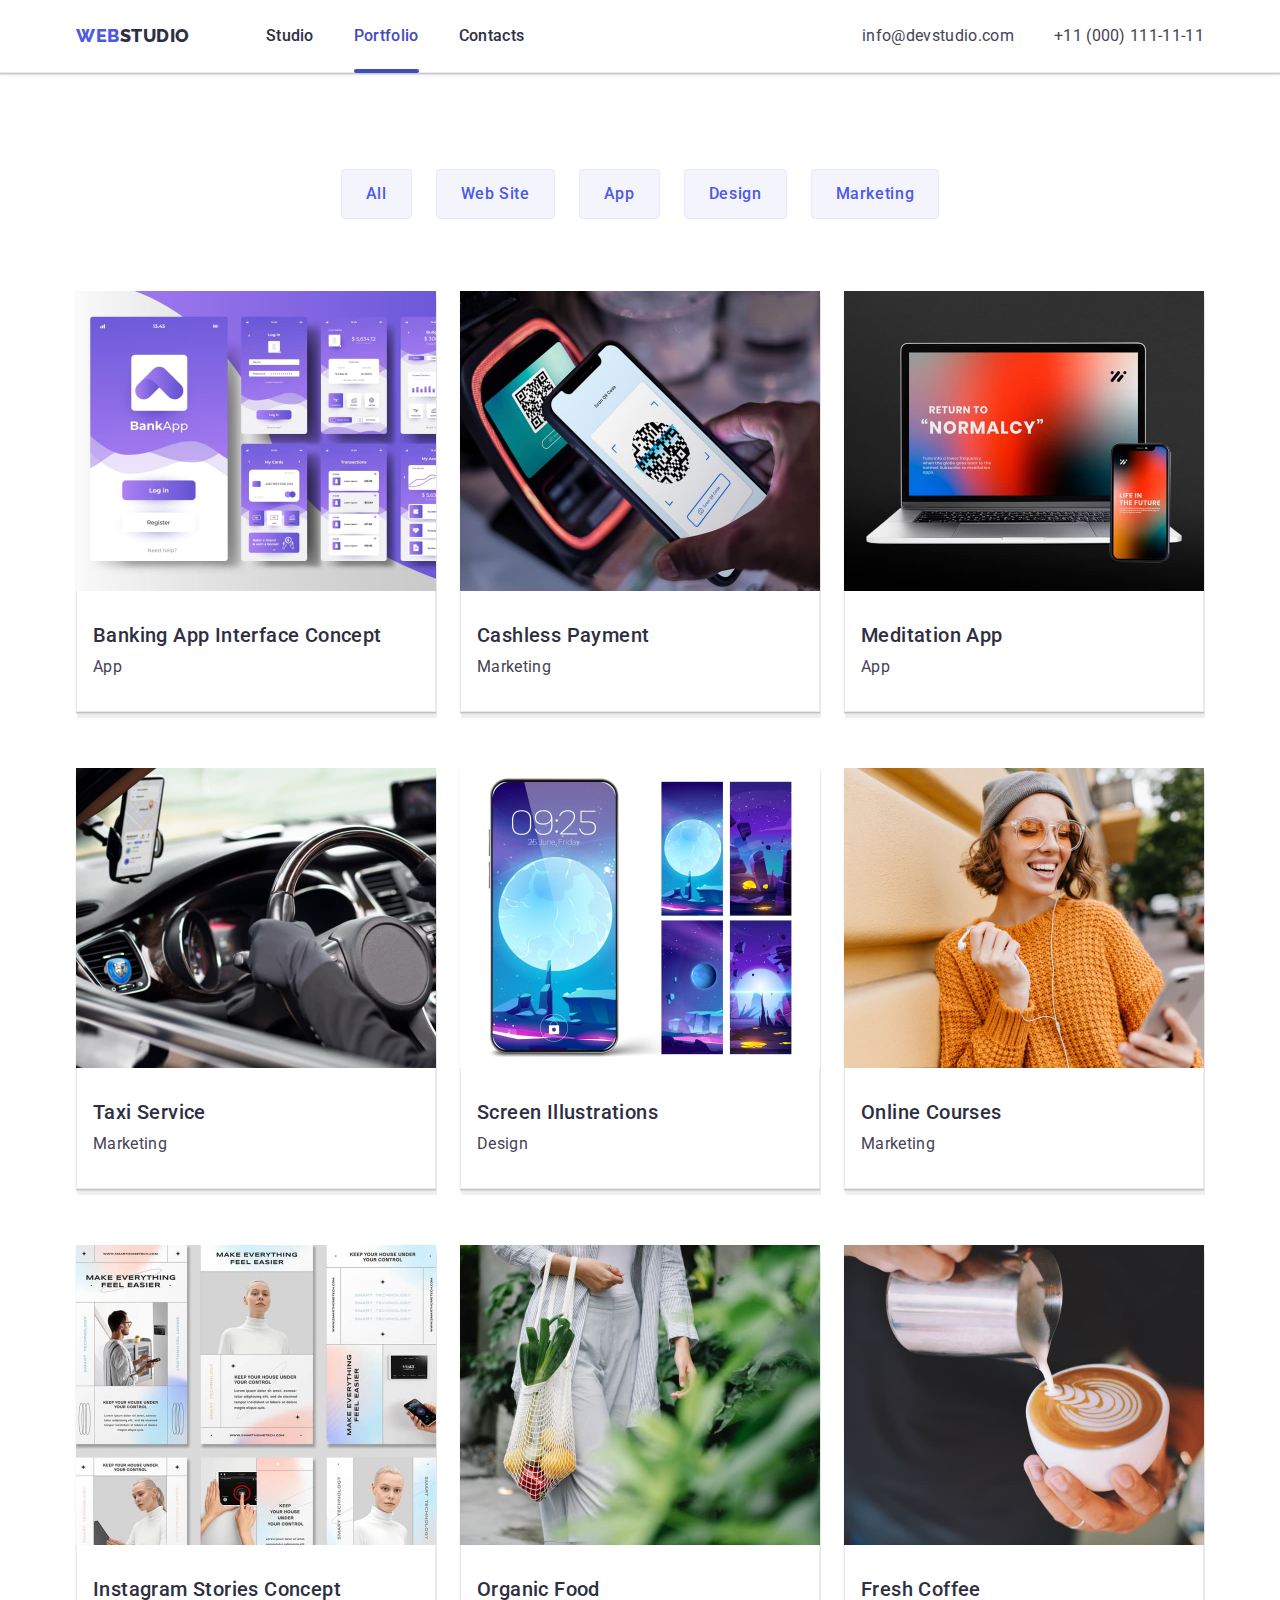
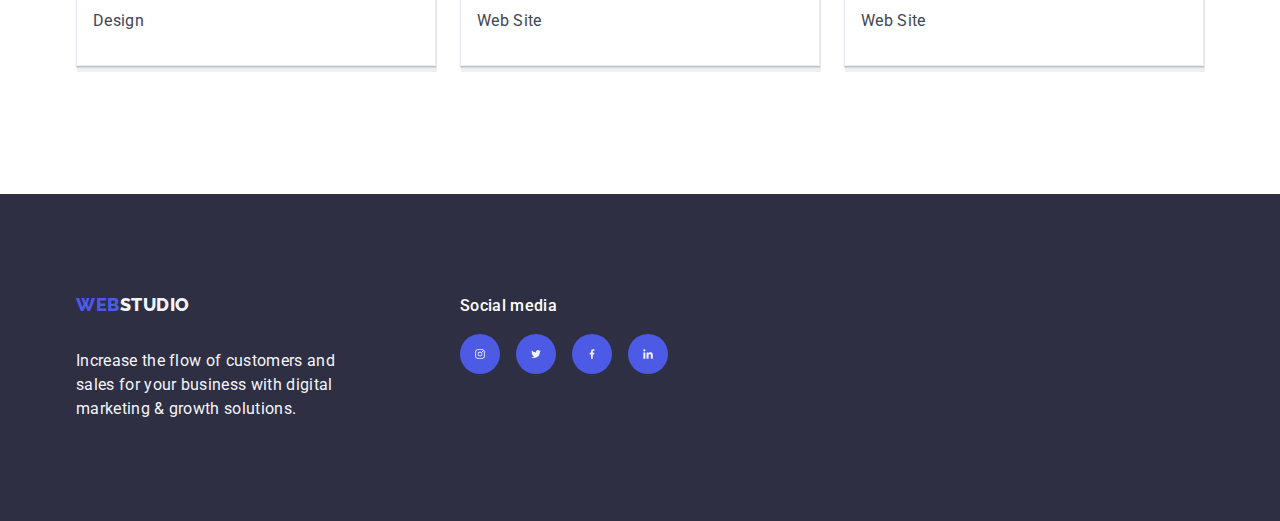
==== portfolio.html @ 4f5d6a44 "Initial commit" ====
<!DOCTYPE html>
<html lang="en">
<head>
    <meta charset="utf-8" />
    <meta name="viewport" content="width=device-width, initial-scale=1.0" />
    <title>Portfolio</title>
    <!--Fonts-->
    <link rel="preconnect" href="https://fonts.googleapis.com">
    <link rel="preconnect" href="https://fonts.gstatic.com" crossorigin>
    <link
    href="https://fonts.googleapis.com/css2?family=Raleway:ital,wght@0,100;0,200;0,300;0,400;0,500;0,600;0,700;0,800;0,900;1,100;1,200;1,300;1,400;1,500;1,600;1,700;1,800;1,900&family=Roboto:ital,wght@0,100;0,300;0,400;0,500;0,700;0,900;1,100;1,300;1,400;1,500;1,700;1,900&display=swap"
    rel="stylesheet">
    <!--Normalize-->
    <link rel="stylesheet" href="https://cdn.jsdelivr.net/npm/modern-normalize@2.0.0/modern-normalize.min.css">
    <!--Custom-->
    <link rel="stylesheet" href="./css/styles.css">
</head>
<body>
    <header class="header">
    <div class="container header-container header-portfolio">
    <nav class="header-navigation">
        <a class="header-logo link" rel="stylesheet"
        href="./index.html">Web<span class="logo-name">Studio</span></a>
        <ul class="list header-list">
            <li class="header-menu-item"><a class="header-menu-link link" href="./index.html">Studio</a></li>
            <li class="header-menu-item"><a class="header-menu-link link current" href="./portfolio.html">Portfolio</a></li>
            <li class="header-menu-item"><a class="header-menu-link link" href="">Contacts</a></li>
        </ul>
    </nav>
    <address class="header-address">
        <ul class="list header-list">
            <li class="header-soc-item"><a class="header-soc-link link" href="mailto:info@devstudio.com">info@devstudio.com</a></li>
            <li class="header-soc-item"><a class="header-soc-link link" href="tel:+110001111111">+11 (000) 111-11-11</a></li>
        </ul>
    </address>
    </div>
    </header>
    <main>
        <section class="portfolio">
        <div class="container">
        <h1 class="visually-hidden">Portfolio</h1>
            <ul class="port-list list">
                <li><button type="button" class="portfolio-btn">All</button></li>
                <li><button type="button" class="portfolio-btn">Web Site</button></li>
                <li><button type="button" class="portfolio-btn">App</button></li>
                <li><button type="button" class="portfolio-btn">Design</button></li>
                <li><button type="button" class="portfolio-btn">Marketing</button></li>
            </ul>
            <ul class="port-list-img list">
                <li  class="port-list-item">
                    <a class="port-link link" href="">
                    <div class="port-image">
                    <img class="port-sec-img" src="./images/portfolio1.jpg" 
                    alt="BankApp" 
                    width="360" 
                    height="300" 
                    />
                    <p class="port-list-text">
                        14 Stylish and User-Friendly App Design Concepts · Task 
                        Manager App · Calorie Tracker App · Exotic Fruit Ecommerce 
                        App · Cloud Storage App
                    </p>
                    </div>     
                    <div class="port-item">
                    <h2 class="port-h">Banking App Interface Concept</h2>
                    <p class="port-h-text">App</p>
                    </div>
                    </a>
                </li>
                
                <li class="port-list-item">
                    <a class="port-link link" href="">
                    <div class="port-image">
                    <img src="./images/portfolio2.jpg" 
                    alt="Cashless Payment" 
                    width="360" 
                    height="300" 
                    />
                    <p class="port-list-text">
                        14 Stylish and User-Friendly App Design Concepts · Task 
                        Manager App · Calorie Tracker App · Exotic Fruit Ecommerce 
                        App · Cloud Storage App
                    </p>
                    </div> 
                    <div class="port-item">
                    <h2 class="port-h">Cashless Payment</h2>
                    <p class="port-h-text">Marketing</p>
                    </div>
                    </a>
                </li>
            
                <li class="port-list-item">
                    <a class="port-link link" href="">
                    <div class="port-image">
                    <img src="./images/portfolio3.jpg" 
                    alt="Meditation App" 
                    width="360" 
                    height="300" 
                    />
                    <p class="port-list-text">
                        14 Stylish and User-Friendly App Design Concepts · Task 
                        Manager App · Calorie Tracker App · Exotic Fruit Ecommerce 
                        App · Cloud Storage App
                    </p>
                    </div> 
                    <div class="port-item">
                    <h2 class="port-h">Meditation App</h2>
                    <p class="port-h-text">App</p>
                    </div>
                    </a>
                </li>

                <li class="port-list-item">
                    <a class="port-link link" href="">
                    <div class="port-image">
                    <img src="./images/portfolio4.jpg" 
                    alt="Taxi Service" 
                    width="360" 
                    height="300" 
                    />
                    <p class="port-list-text">
                        14 Stylish and User-Friendly App Design Concepts · Task 
                        Manager App · Calorie Tracker App · Exotic Fruit Ecommerce 
                        App · Cloud Storage App
                    </p>
                    </div> 
                    <div class="port-item">
                    <h2 class="port-h">Taxi Service</h2>
                    <p class="port-h-text">Marketing</p>
                    </div>
                    </a>
                </li>

                <li class="port-list-item">
                    <a class="port-link link" href="">
                    <div class="port-image">
                    <img src="./images/portfolio5.jpg" 
                    alt="Screen Illustrations" 
                    width="360" 
                    height="300" 
                    />
                    <p class="port-list-text">
                        14 Stylish and User-Friendly App Design Concepts · Task 
                        Manager App · Calorie Tracker App · Exotic Fruit Ecommerce 
                        App · Cloud Storage App
                    </p>
                    </div> 
                    <div class="port-item">
                    <h2 class="port-h">Screen Illustrations</h2>
                    <p class="port-h-text">Design</p>
                    </div>
                    </a>
                </li>

                <li class="port-list-item">
                    <a class="port-link link" href="">
                    <div class="port-image">
                    <img src="./images/portfolio6.jpg" 
                    alt="Girl" 
                    width="360" 
                    height="300" 
                    />
                    <p class="port-list-text">
                        14 Stylish and User-Friendly App Design Concepts · Task 
                        Manager App · Calorie Tracker App · Exotic Fruit Ecommerce 
                        App · Cloud Storage App
                    </p> 
                    </div>
                    <div class="port-item">
                    <h2 class="port-h">Online Courses</h2>
                    <p class="port-h-text">Marketing</p>
                    </div>
                    </a>
                </li>

          <li class="port-list-item">
                    <a class="port-link link" href="">
                    <div class="port-image">
                    <img src="./images/portfolio7.jpg" 
                    alt="Instagram Stories Concept" 
                    width="360" 
                    height="300" 
                    />
                    <p class="port-list-text">
                        14 Stylish and User-Friendly App Design Concepts · Task 
                        Manager App · Calorie Tracker App · Exotic Fruit Ecommerce 
                        App · Cloud Storage App
                    </p>
                    </div> 
                    <div class="port-item">
                    <h2 class="port-h">Instagram Stories Concept</h2>
                    <p class="port-h-text">Design</p>
                    </div>
                    </a>
                </li>

                <li class="port-list-item">
                    <a class="port-link link" href="">
                    <div class="port-image">
                    <img src="./images/portfolio8.jpg" 
                    alt="Organic Food" 
                    width="360" 
                    height="300" 
                    />
                    <p class="port-list-text">
                        14 Stylish and User-Friendly App Design Concepts · Task 
                        Manager App · Calorie Tracker App · Exotic Fruit Ecommerce 
                        App · Cloud Storage App
                    </p>
                    </div> 
                    <div class="port-item">
                    <h2 class="port-h">Organic Food</h2>
                    <p class="port-h-text">Web Site</p>
                    </div>
                    </a>
                </li>

                <li class="port-list-item">
                    <a class="port-link link" href="">
                    <div class="port-image">
                    <img src="./images/portfolio9.jpg" 
                    alt="Fresh Coffee" 
                    width="360" 
                    height="300" 
                    />
                    <p class="port-list-text">
                        14 Stylish and User-Friendly App Design Concepts · Task 
                        Manager App · Calorie Tracker App · Exotic Fruit Ecommerce 
                        App · Cloud Storage App
                    </p>
                    </div> 
                    <div class="port-item">
                    <h2 class="port-h">Fresh Coffee</h2>
                    <p class="port-h-text">Web Site</p>
                    </div>
                    </a>
                </li>
            </ul>
        </div>    
        </section>
    </main>
    <footer class="footer">
        <div class="footer-container container">
            <div class="footer-logo-text">
                <a class="footer-logo ft-link link" rel="stylesheet" href="./index.html">Web<span
                        class="footer-logo-name">Studio</span></a>
                <p class="footer-text">Increase the flow of customers and sales for your business with digital marketing &
                    growth solutions.</p>
            </div>
            <div class="footer-social-link">
                <p class="footer-soc-text">Social media</p>
                <ul class="footer-soc-list list">
                    <li class="footer-soc-item">
                        <a class="footer-soc-link link" href="https://www.instagram.com/" target="_blank">
                            <svg class="footer-soc-icon" width="24" height="24">
                                <use href="./images/icons.svg#icon-Ellipse"></use>
                            </svg>
                        </a>
                    </li>
                    <li class="footer-soc-item">
                        <a class="footer-soc-link link" href="https://twitter.com/" target="_blank">
                            <svg class="footer-soc-icon" width="24" height="24">
                                <use href="./images/icons.svg#icon-Ellipse-1"></use>
                            </svg>
                        </a>
                    </li>
                    <li class="footer-soc-item">
                        <a class="footer-soc-link link" href="https://uk-ua.facebook.com/" target="_blank">
                            <svg class="footer-soc-icon" width="24" height="24">
                                <use href="./images/icons.svg#icon-Ellipse-2"></use>
                            </svg>
                        </a>
                    </li>
                    <li class="footer-soc-item">
                        <a class="footer-soc-link link" href="https://ua.linkedin.com/" target="_blank">
                            <svg class="footer-soc-icon" width="24" height="24">
                                <use href="./images/icons.svg#icon-Ellipse-3"></use>
                            </svg>
                        </a>
                    </li>
                </ul>
            </div>
        </div>
        </footer> 
</body>
</html>
---- css/styles.css ----
:root {
    --primary-font: 'Roboto', sans-serif;
    --primary-black-color: #2e2f42;
    --primary-white-color: #ffffff;
}

p, h1, h2, h3, h4, h5, h6 {
    margin-top: 0;
    margin-bottom: 0;
}

ul, ol, li {
    padding-left: 0;
    margin-top: 0;
    margin-bottom: 0;
}

img {
    display: block;
}

.container {
    width: 1158px;
    padding-left: 15px;
    padding-right: 15px;
    margin: 0 auto;
}

body {
    font-family: 'Roboto', sans-serif;
    color: #434455;
    background-color: #ffffff;
}

.link {
    text-decoration: none;
}

.list {
    list-style: none;
}

/*Header*/

.header {
    border-bottom: 1px solid #e7e9fc;
    box-shadow: 0px 2px 1px rgba(46, 47, 66, 0.08),
        0px 1px 1px rgba(46, 47, 66, 0.16),
        0px 1px 6px rgba(46, 47, 66, 0.08);;
}

.header-container {
    display: flex;
}

.header-navigation {
    display: flex;
    align-items: center;
}

.header-logo {
    color: var(--iris, #4D5AE5);
    font-family: 'Raleway', sans-serif;
    font-size: 18px;
    font-weight: 800;
    line-height: 1.17;
    letter-spacing: 0.03em;
    text-transform: uppercase;
    margin-right: 76px;
}

.logo-name {
    color: #2e2f42;
}

.header-list {
    display: flex;
    gap: 40px
}

.header-menu-item {
    display: block;
}

.header-menu-link {
    display: block;
    color: var(--navyblue, #2E2F42);
    font-family: 'Roboto', sans-serif;
    font-size: 16px;
    font-weight: 500;
    line-height: 24px;
    letter-spacing: 0.32px;
    padding: 24px 0 24px;
    transition: color 250ms cubic-bezier(0.4, 0, 0.2, 1);
}

.header-menu-link:hover,
.header-menu-link:focus {
    color: #404BBF;
}

.header-address {
    font-style: normal;
    margin-left: auto;
    display: flex;
    align-items: center;
}

.header-soc-item {
    display: block;
}

.header-soc-link {
    color: var(--slate, #434455);
    font-family: 'Roboto', sans-serif;
    font-size: 16px;
    font-weight: 400;
    line-height: 24px;
    letter-spacing: 0.32px;
    transition: color 250ms cubic-bezier(0.4, 0, 0.2, 1);
}

.header-soc-link:hover,
.header-soc-link:focus {
    color: #404BBF;
}

.current {
    position: relative;
    color: #404BBF;
}

.current::after {
    content: "";
    position: absolute;
    width: 100%;
    height: 4px;
    border-radius: 2px;
    left: 0;
    bottom: -1px;
    background-color: #404BBF;
}

.header-menu-link:hover::after,
.header-menu-link:active::after,
.header-menu-link:focus::after {
    background-color: #404BBF;
    color: #404BBF;
}

/*First Section*/

.hero-title {
    color: var(--white, #FFF);
    text-align: center;
    font-family: 'Roboto', sans-serif;
    font-size: 56px;
    font-weight: 700;
    line-height: 1.07;
    letter-spacing: 1.12px;
    max-width: 496px;
    margin-left: calc((100% - 469px) / 2);
}

.hero-btn {
    font-family: 'Roboto', sans-serif;
    font-weight: 500;
    font-size: 16px;
    line-height: 1.5;
    letter-spacing: 0.04em;
    color: #ffffff;
    cursor: pointer;
    background-color: var(--iris, #4D5AE5);
    display: block;
    min-width: 169px;
    height: 56px;
    border: none;
    border-radius: 4px;
    margin-left: calc((100% - 189px) / 2);
    margin-top: 64px;
    transition: background-color 250ms cubic-bezier(0.4, 0, 0.2, 1);
}

.hero-btn:hover,
.hero-btn:focus {
    background-color: #404BBF;
}

.hero {
    background: var(--navyblue, #2E2F42);
    padding: 188px 0 188px;
    background-image: linear-gradient(to bottom,
            rgba(46, 47, 66, 0.70),
            rgba(46, 47, 66, 0.70)
            ),
    url(/images/hero-bg.jpg);
    background-repeat: no-repeat;
    background-position: center;
    background-size: cover;
    max-width: 1440px;
}

.icon-container {
    display: flex;
    align-items: center;
    justify-content: center;
    height: 112px;
    background-color: #F4F4FD;
    border-radius: 4px;
    margin-bottom: 8px;

}

/*Second Section*/

.solutions {
    padding: 120px 0 120px;
}

.visually-hidden {
    position: absolute;
    width: 1px;
    height: 1px;
    margin: -1px;
    border: 0;
    padding: 0;
    white-space: nowrap;
    clip-path: inset(100%);
    clip: rect(0 0 0 0);
    overflow: hidden;
}

.solutions-list {
    display: flex;
    gap: 24px;
}

.solutions-item {
    display: block;
    width: calc((100% - 72px) / 4);
}

.solutions-subtitle {
    color: var(--navyblue, #2E2F42);
    font-family: 'Roboto', sans-serif;
    font-size: 20px;
    font-weight: 500;
    line-height: 1.2;
    letter-spacing: 0.02em;
    text-transform: capitalize;
    margin-bottom: 8px;
}

.solutions-item-text {
    font-size: 16px;
    line-height: 1.5;
    letter-spacing: 0.02em;
}

/*Third Section*/

.tasks {
    padding-bottom: 120px;
}

.tasks-list {
    display: flex;
    gap: 24px;
}

.tasks-item {
    display: block;
    width: calc((100%-48px)/3);
}

.tasks-title {
    font-size: 36px;
    line-height: 1.11;
    text-align: center;
    text-transform: capitalize;
    color: #2e2f42;
    margin-bottom: 72px;
}

.soc-icon-list {
    display: flex;
    justify-content: center;
    gap: 24px;
}

.team-soc-list {
    width: 40px;
    height: 40px;
}

.team-soc-link {
    width: 100%;
    height: 100%;
    background-color: #4d5ae5;
    border-radius: 50%;
    display: flex;
    align-items: center;
    justify-content: center;
    transition: background-color 250ms cubic-bezier(0.4, 0, 0.2, 1);;
}

.team-soc-link:hover,
.team-soc-link:focus {
    background-color: #404BBF;
}

.team-soc-icon {
    fill: #F4F4FD
}

/*Fourth Section*/

.team {
    background: var(--cloud, #F4F4FD);
    padding: 120px 0 120px;
}

.team-title {
    font-size: 36px;
    line-height: 1.11;
    letter-spacing: 0.02em;
    text-align: center;
    color: #2e2f42;
    text-transform: capitalize;
    margin-bottom: 72px;
}

.team-list {
    display: flex;
    gap: 24px;
}

.team-item {
    background-color: #ffffff;
    display: block;
    width: calc((100%-72px)/4);
    border-radius: 0 0 4px 4px;
    box-shadow: 0px 1px 6px rgba(46, 47, 66, 0.08),
        0px 1px 1px rgba(46, 47, 66, 0.16),
        0px 2px 1px rgba(46, 47, 66, 0.08);
}

.team-item-title {
    background-color: #ffffff;
    font-weight: 500;
    font-size: 20px;
    line-height: 1.2;
    letter-spacing: 0.02em;
    color: #2e2f42;
    text-align: center;
    margin-bottom: 8px;
}

.team-text {
    line-height: 1.5;
    letter-spacing: 0.02em;
    text-align: center;
}

.team-name {
    padding: 32px 0 32px;
}

.name-team {
    padding: 32px 0 32px;
}

.soc-icon-list {
    padding-top: 8px;
}

/*Fifth Section*/

.customers {
    padding-top: 120px;
    padding-bottom: 120px;
}

.title-customers {
    font-size: 36px;
    line-height: 1.11;
    color: #2e2f42;
    margin-bottom: 72px;
    text-align: center;
}

.customers-list {
    display: flex;
    gap: 24px;
}

.customers-item {
    width: calc((100% - 120px) / 6);
    height: 88px;
    transition: border-color 250ms cubic-bezier(0.4, 0, 0.2, 1),
        color 250ms cubic-bezier(0.4, 0, 0.2, 1);;
}

.customers-item-link {
    width: 100%;
    height: 100%;
    border: 1px solid #8e8f99;
    border-radius: 4px;
    display: flex;
    align-items: center;
    justify-content: center;
    color: #8e8f99;
    transition: border-color 250ms cubic-bezier(0.4, 0, 0.2, 1),
        color 250ms cubic-bezier(0.4, 0, 0.2, 1);
}

.customers-item-link:hover,
.customers-item-link:focus {
    border-color: #404BBF;
    color: #404BBF;
}

.customers-icon {
    fill: currentColor;
}

/*Footer*/

.footer {
    background: var(--navyblue, #2E2F42);
    padding: 100px 0 100px;
}

.footer-container {
    display: flex;
    align-items: baseline;

}

.ft-link {
    display: inline-block;
    margin-bottom: 16px;
}

.footer-logo-name {
    color: var(--cloud, #F4F4FD);
    font-family: 'Raleway', sans-serif;
    font-size: 18px;
    font-weight: 800;
    line-height: 21px;
    letter-spacing: 0.54px;
    text-transform: uppercase;
}

.footer-text {
    color: var(--cloud, #F4F4FD);
    font-family: 'Roboto', sans-serif;
    font-size: 16px;
    font-weight: 400;
    line-height: 24px;
    letter-spacing: 0.32px;
    margin-top: 17.5px;
    max-width: 264px;
}

.footer-logo {
    color: var(--iris, #4D5AE5);
    font-family: 'Raleway', sans-serif;
    font-size: 18px;
    font-weight: 800;
    line-height: 1.17;
    letter-spacing: 0.03em;
    text-transform: uppercase;
}

.footer-soc-text {
    font-weight: 500;
    font-size: 16px;
    line-height: 1.5;
    letter-spacing: 0.02em;
    color: #ffffff;
    margin-bottom: 16px; 
}

.footer-soc-list {
    display: flex;
    gap: 16px;
    margin-right: 120px;
}

.footer-soc-item {
    width: 40px;
    height: 40px;
}

.footer-soc-link {
    width: 100%;
    height: 100%;
    background-color: #4d5ae5;
    border-radius: 50%;
    display: flex;
    align-items: center;
    justify-content: center;
    fill: var(--cloud);
    transition: background-color 250ms cubic-bezier(0.4, 0, 0.2, 1);
}

.footer-soc-link:hover,
.footer-soc-link:focus {
    background-color: #31d0aa;
}

.footer-soc-icon {
    fill: #f4f4fd;
}

.footer-logo-text {
    margin-right: 120px;
}

/*Portfolio*/

.portfolio {
    padding-top: 96px;
    padding-bottom: 120px;
}

.port-list {
    display: flex;
    justify-content: center;
    gap: 24px;
    margin-bottom: 72px;
}

.portfolio-btn {
    background-color: #F4F4FD;
    color: #4D5AE5;
    text-align: center;
    font-family: 'Roboto', sans-serif;
    font-size: 16px;
    font-weight: 500;
    line-height: 24px;
    letter-spacing: 0.64px;
    cursor: pointer;
    padding: 12px 24px 12px;
    border: 1px solid #e7e9fc;
    border-radius: 4px;
    transition: color 250ms cubic-bezier(0.4, 0, 0.2, 1),
        background-color 250ms cubic-bezier(0.4, 0, 0.2, 1),
        border-color 250ms cubic-bezier(0.4, 0, 0.2, 1),
        box-shadow 250ms cubic-bezier(0.4, 0, 0.2, 1);
}

.portfolio-btn:hover,
.portfolio-btn:focus {
    background-color: #404BBF;
    color: #ffffff;
    border: 1px solid transparent;
    box-shadow: 0px 3px 1px rgba(0, 0, 0, 0.1),
        0px 2px 1px rgba(0, 0, 0, 0.08),
        0px 2px 2px rgba(0, 0, 0, 0.12);
    transition: 250ms cubic-bezier(0.4, 0, 0.2, 1),
        background-color 250ms cubic-bezier(0.4, 0, 0.2, 1),
        border-color 250ms cubic-bezier(0.4, 0, 0.2, 1),
        box-shadow 250ms cubic-bezier(0.4, 0, 0.2, 1);    
}

.port-link {
    display: block;
    transition: box-shadow 250ms cubic-bezier(0.4, 0, 0.2, 1);
    box-shadow:  1px 6px rgba(46, 47, 66, 0.08),
        0px 1px 1px rgba(46, 47, 66, 0.16),
        0px 2px 1px rgba(46, 47, 66, 0.08);
}

.port-link:hover .port-list-text {
    box-shadow: 0px 1px 6px rgba(46, 47, 66, 0.08),
        0px 1px 1px rgba(46, 47, 66, 0.16),
        0px 2px 1px rgba(46, 47, 66, 0.08);
    transform: translateY(0%);    
}


.port-link:focus .port-list-text {
    box-shadow: 0px 1px 6px rgba(46, 47, 66, 0.08),
        0px 1px 1px rgba(46, 47, 66, 0.16), 0px 2px 1px rgba(46, 47, 66, 0.08);
    transform: translateY(0%);
}

.port-image {
    position: relative;
    overflow: hidden;
}

.port-sec-image {
    display: block;
    transition: box-shadow 250ms cubic-bezier(0.4, 0, 0.2, 1);
}

.port-list-text {
    position: absolute;
    top: 0;
    font-size: 16px;
    line-height: 1.5;
    letter-spacing: 0.02em;
    color: #f4f4fd;
    padding: 40px 32px;
    background-color: #4d5ae5;
    height: 100%;
    width: 100%;
    transform: translateY(100%);
    transition: transform 250ms cubic-bezier(0.4, 0, 0.2, 1);
}

.port-list-img {
    display: flex;
    flex-wrap: wrap;
    column-gap: 24px;
    row-gap: 48px;
}

.port-list-item {
    width: 1px solid #e7e9fc;
}

.port-list-item:hover .port-image {
    transform: translateY(0);
    transition: 250ms cubic-bezier(0.4, 0, 0.2, 1);
      background-color: 250ms cubic-bezier(0.4, 0, 0.2, 1); 
} 

.port-item {
    padding: 32px 16px;
    border: 1px solid #e7e9fc;
    border-top: none;
    margin-bottom: 8px;
}

.port-h {
    color: var(--navyblue, #2E2F42);
    font-family: 'Roboto', sans-serif;
    font-size: 20px;
    font-weight: 500;
    line-height: 1.2;
    letter-spacing: 0.02em;
    margin-bottom: 8px;
}

.port-h-text {
    color: var(--slate, #434455);
    font-family: 'Roboto', sans-serif;
    font-size: 16px;
    font-weight: 400;
    line-height: 1.5;
    letter-spacing: 0.02em;
}

/*Modal*/

.backdrop {
    position: fixed;
    top: 0;
    left: 0;
    width: 100%;
    height: 100%;
    background-color: rgba(46, 47, 66, 0.4);
    transition: opacity 250ms cubic-bezier(0.4, 0, 0.2, 1),
        visibility 250ms cubic-bezier(0.4, 0, 0.2, 1);    
}

.modal {
    position: absolute;
    top: 50%;
    left: 50%;
    width: 408px;
    min-height: 584px;
    background-color: #fcfcfc;
    border-radius: 4px;
    box-shadow: 0px 1px 1px rgba(0, 0, 0, 0.14),
        0px 1px 3px rgba(0, 0, 0, 0.12),
        0px 2px 1px rgba(0, 0, 0, 0.2);
    transition: transform 250ms cubic-bezier(0.4, 0, 0.2, 1);
    transform: translate(-50%, -50%) scale(1);
}

.is-hidden {
    opacity: 0;
    visibility: hidden;
    pointer-events: none;
}

.modal-close-btn {
    position: absolute;
    top: 24px;
    right: 24px;
    width: 24px;
    height: 24px;
    border-radius: 50%;
    display: flex;
    align-items: center;
    justify-content: center;
    background-color: #e7e9fc;
    border: 1px solid rgba(0, 0, 0, 0.1);
    padding: 0;
    cursor: pointer;
    transition: background-color 250ms cubic-bezier(0.4, 0, 0.2, 1),
        border 250ms cubic-bezier(0.4, 0, 0.2, 1);
}

.modal-close-btn:hover,
.modal-close-btn:focus {
    background-color: #404BBF;
    border: none;
}

.backdrop.is-hidden .modal {
    transform: translate(-50%, 50%) scale(0);
}

.modal-close-btn:hover .close-icon {
    fill: #ffffff;
}

.modal-close-btn:focus:focus .close-icon {
    fill: #ffffff;
}

.close-icon {
    transition: fill 250ms cubic-bezier(0.4, 0, 0.2, 1);
}
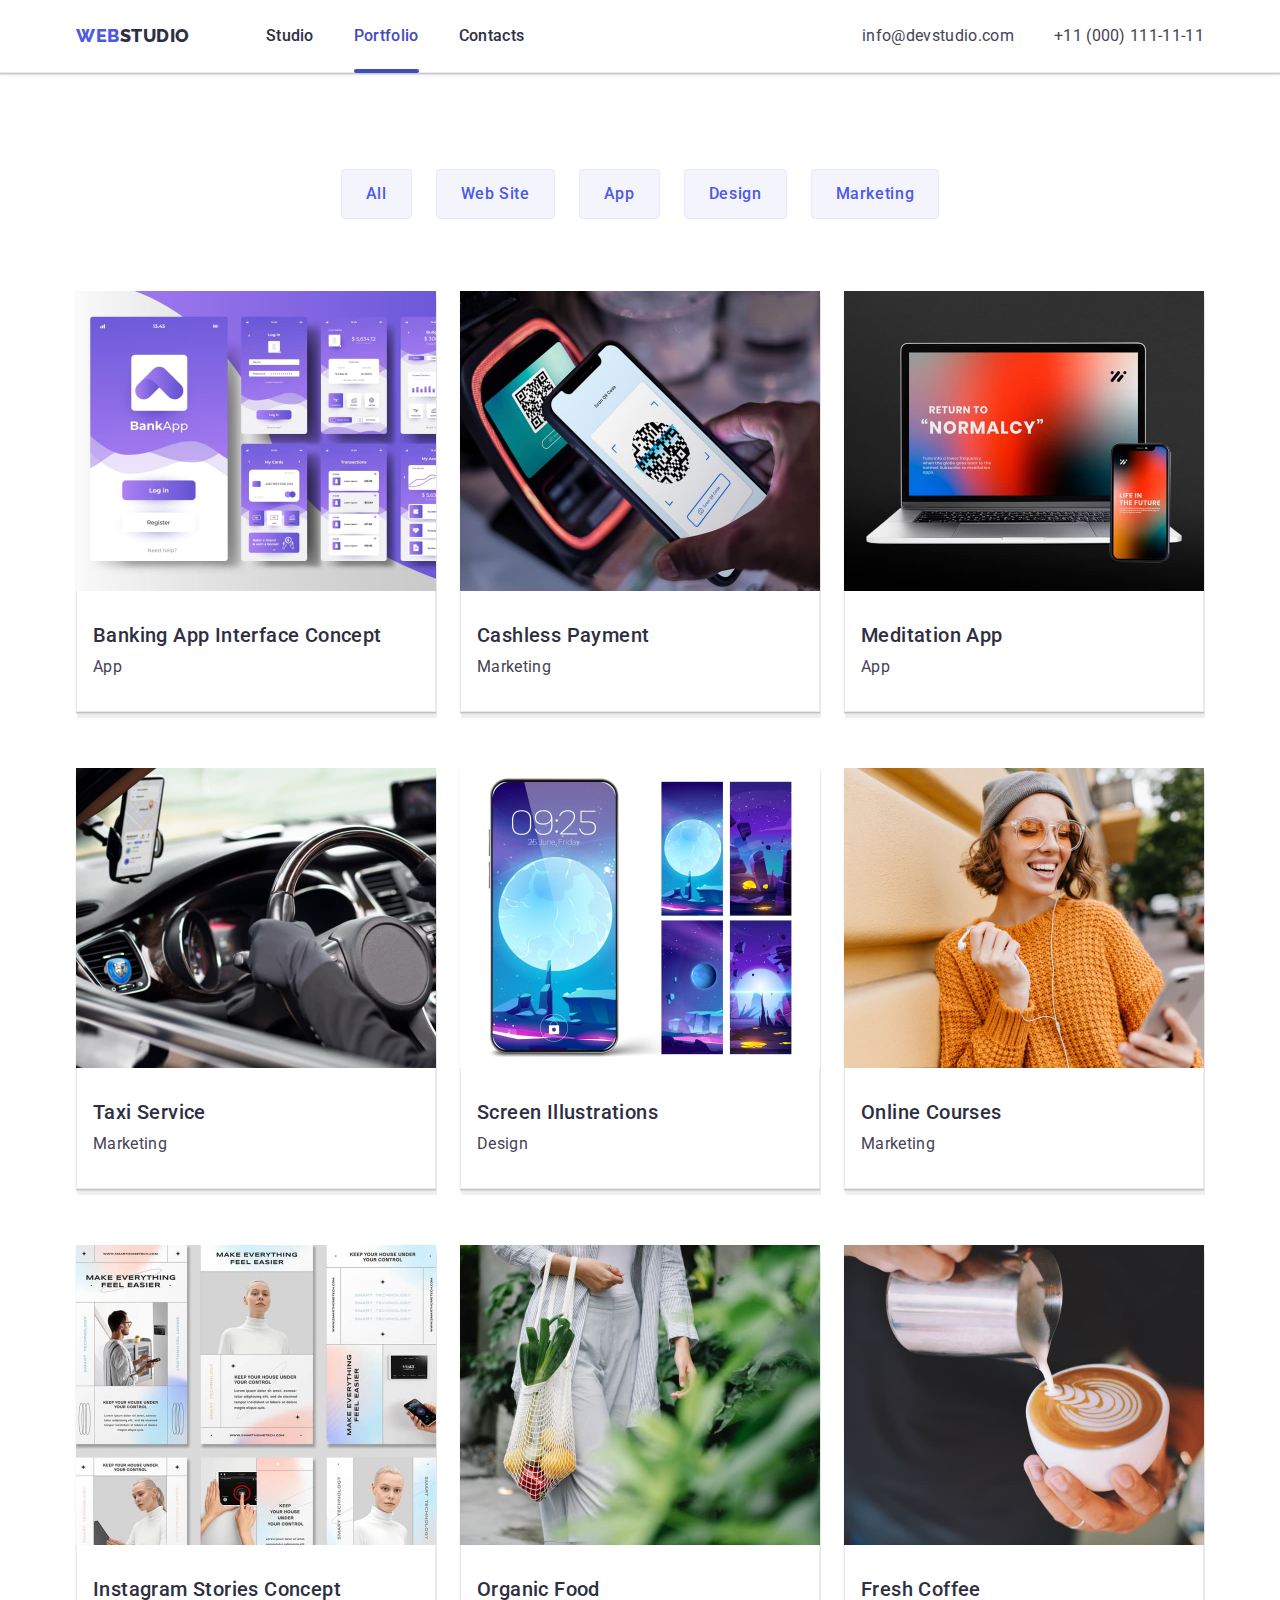
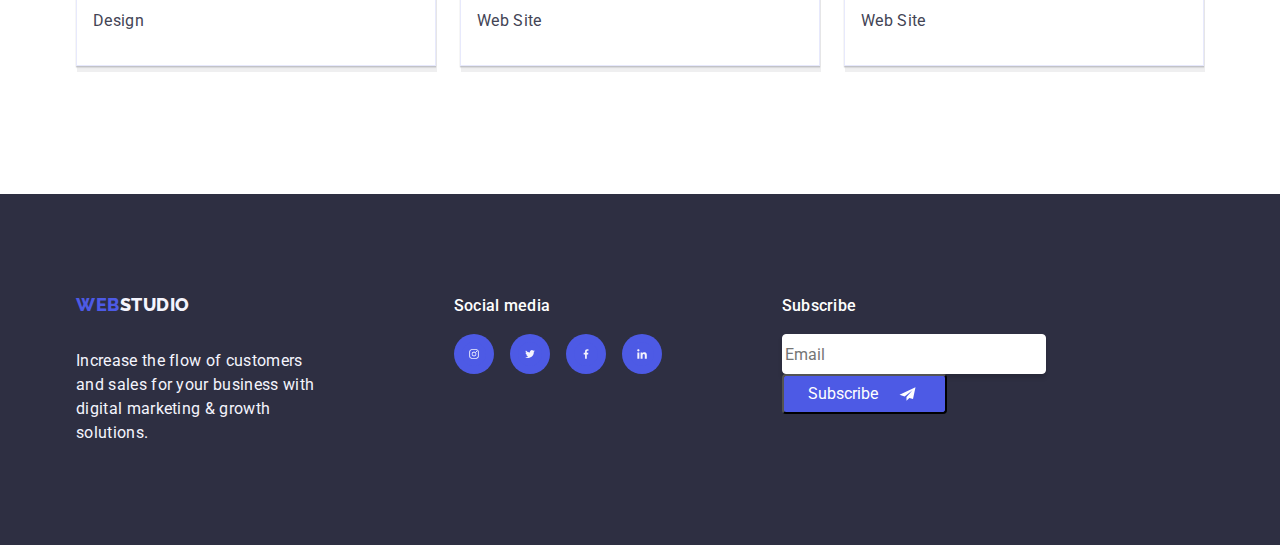
==== commit 7272f8a1: "x" ====
--- a/portfolio.html
+++ b/portfolio.html
@@ -280,6 +280,16 @@
                     </li>
                 </ul>
             </div>
+            <div class="footer-tabl-conteiner">
+                <p class="footer-tabl-name">Subscribe</p>
+                <label>
+                    <input class="input-email" type="email" name="email" placeholder="Email" />
+                </label>
+                <button class="footer-tabl-btn" type="button">Subscribe <svg height="16">
+                        <use href="./images/icon5.svg#icon-icon-send"></use>
+                    </svg></button>
+                </svg>
+            </div>
         </div>
         </footer> 
 </body>
--- a/css/styles.css
+++ b/css/styles.css
@@ -516,6 +516,36 @@
 
 .footer-logo-text {
     margin-right: 120px;
+}
+
+.footer-tabl-name {
+    color: #ffffff;
+    font-size: 16px;
+    font-weight: 500;
+    line-height: 24px;
+    letter-spacing: 0.32px;
+}
+
+.input-email {
+    border-radius: 4px;
+    border: 1px solid var(--white, #FFF);
+    box-shadow: 0px 4px 4px 0px rgba(0, 0, 0, 0.15);
+    width: 264px;
+    height: 40px;
+    margin-top: 16px;
+}
+
+.footer-tabl-btn {
+    display: inline-flex;
+    padding: 8px 24px;
+    justify-content: center;
+    align-items: center;
+    gap: 16px;
+    border-radius: 4px;
+    background: #4D5AE5;
+    color: #ffffff;
+    width: 165px;
+    height: 40px;
 }
 
 /*Portfolio*/
@@ -727,4 +757,32 @@
 
 .close-icon {
     transition: fill 250ms cubic-bezier(0.4, 0, 0.2, 1);
-}+}
+
+.modal-title {
+    font-size: 16px;
+    font-weight: 500;
+    line-height: 24px;
+    letter-spacing: 0.32px;
+    color: #2E2F42;
+    text-align: center;
+    margin-top: 72px;
+}
+
+.label-modal {
+    display: flex;
+    flex-direction: column;
+    margin-left: 24px;
+    margin-top: 16px;
+    color: #8E8F99;
+    font-size: 12px;
+    font-weight: 400;
+    line-height: 14px;
+    letter-spacing: 0.48px;
+}
+
+.input-modal {
+    width: 360px;
+    height: 40px;
+}
+
